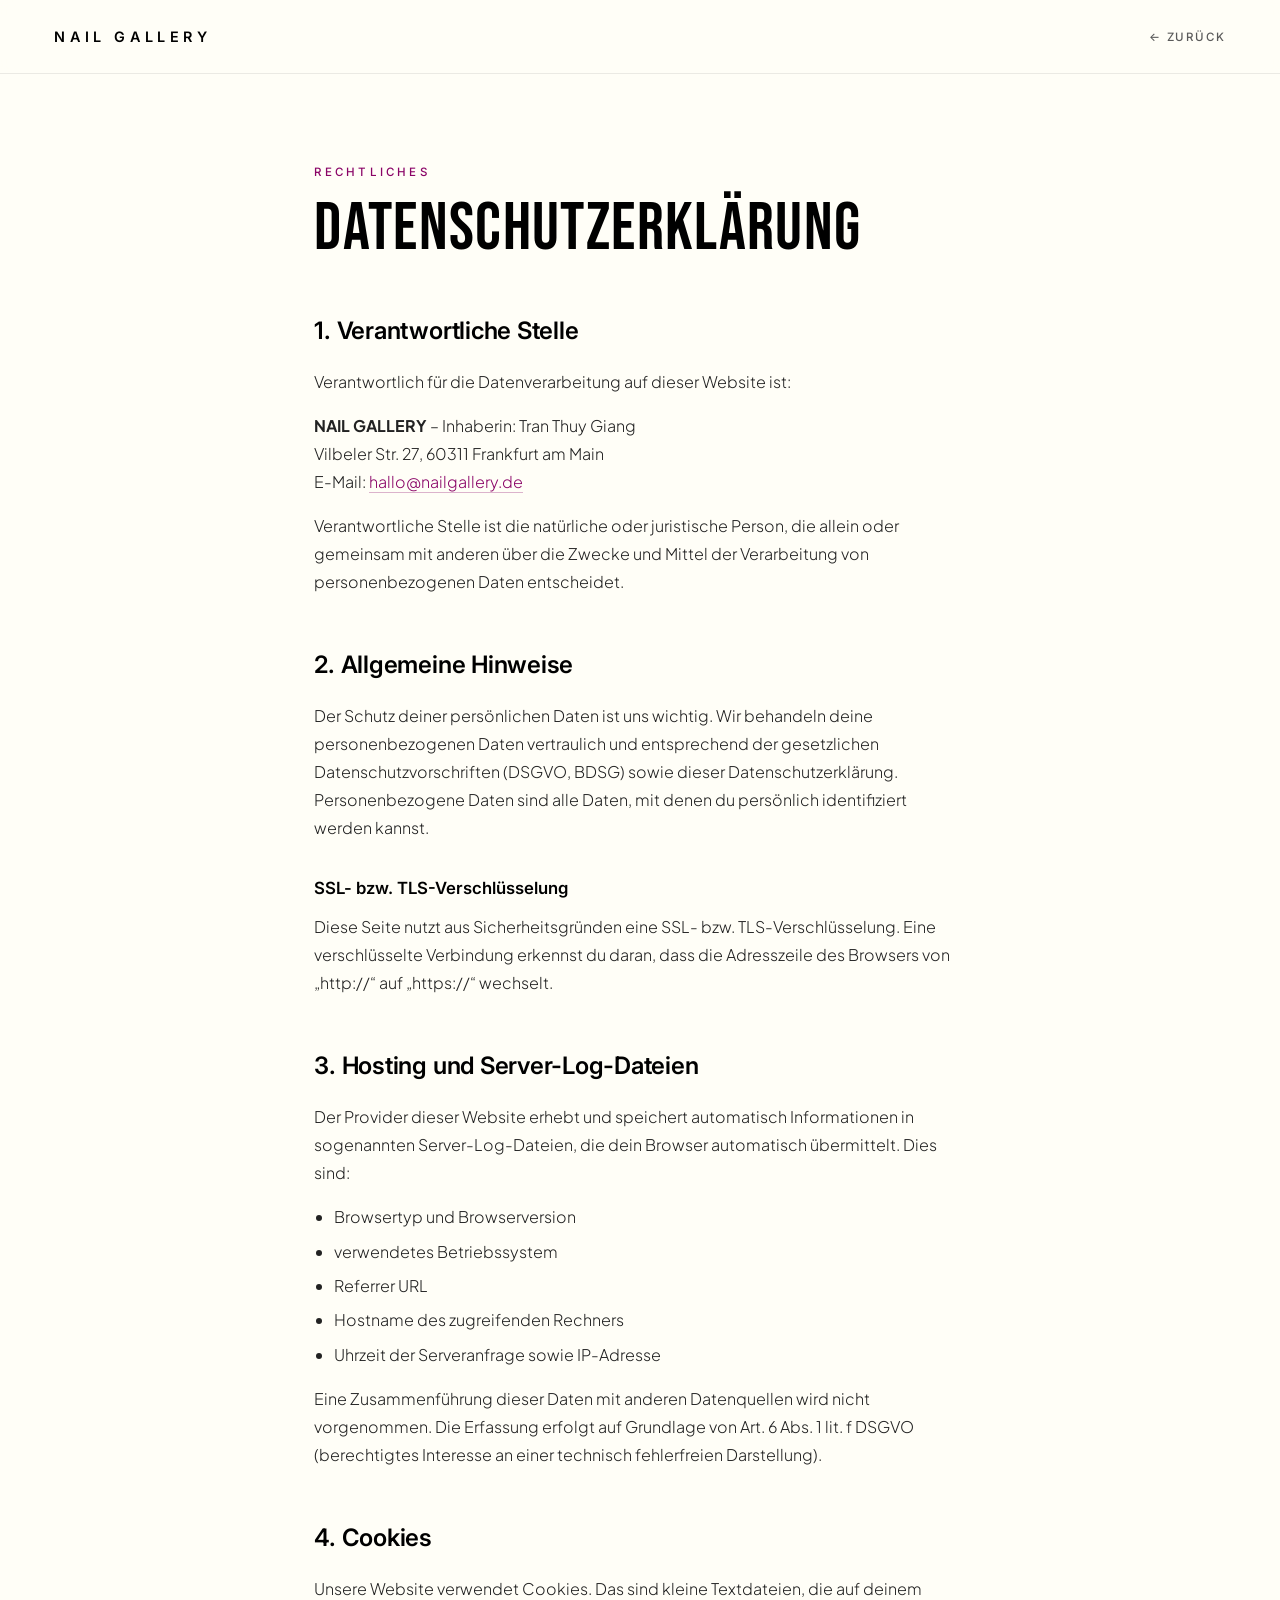
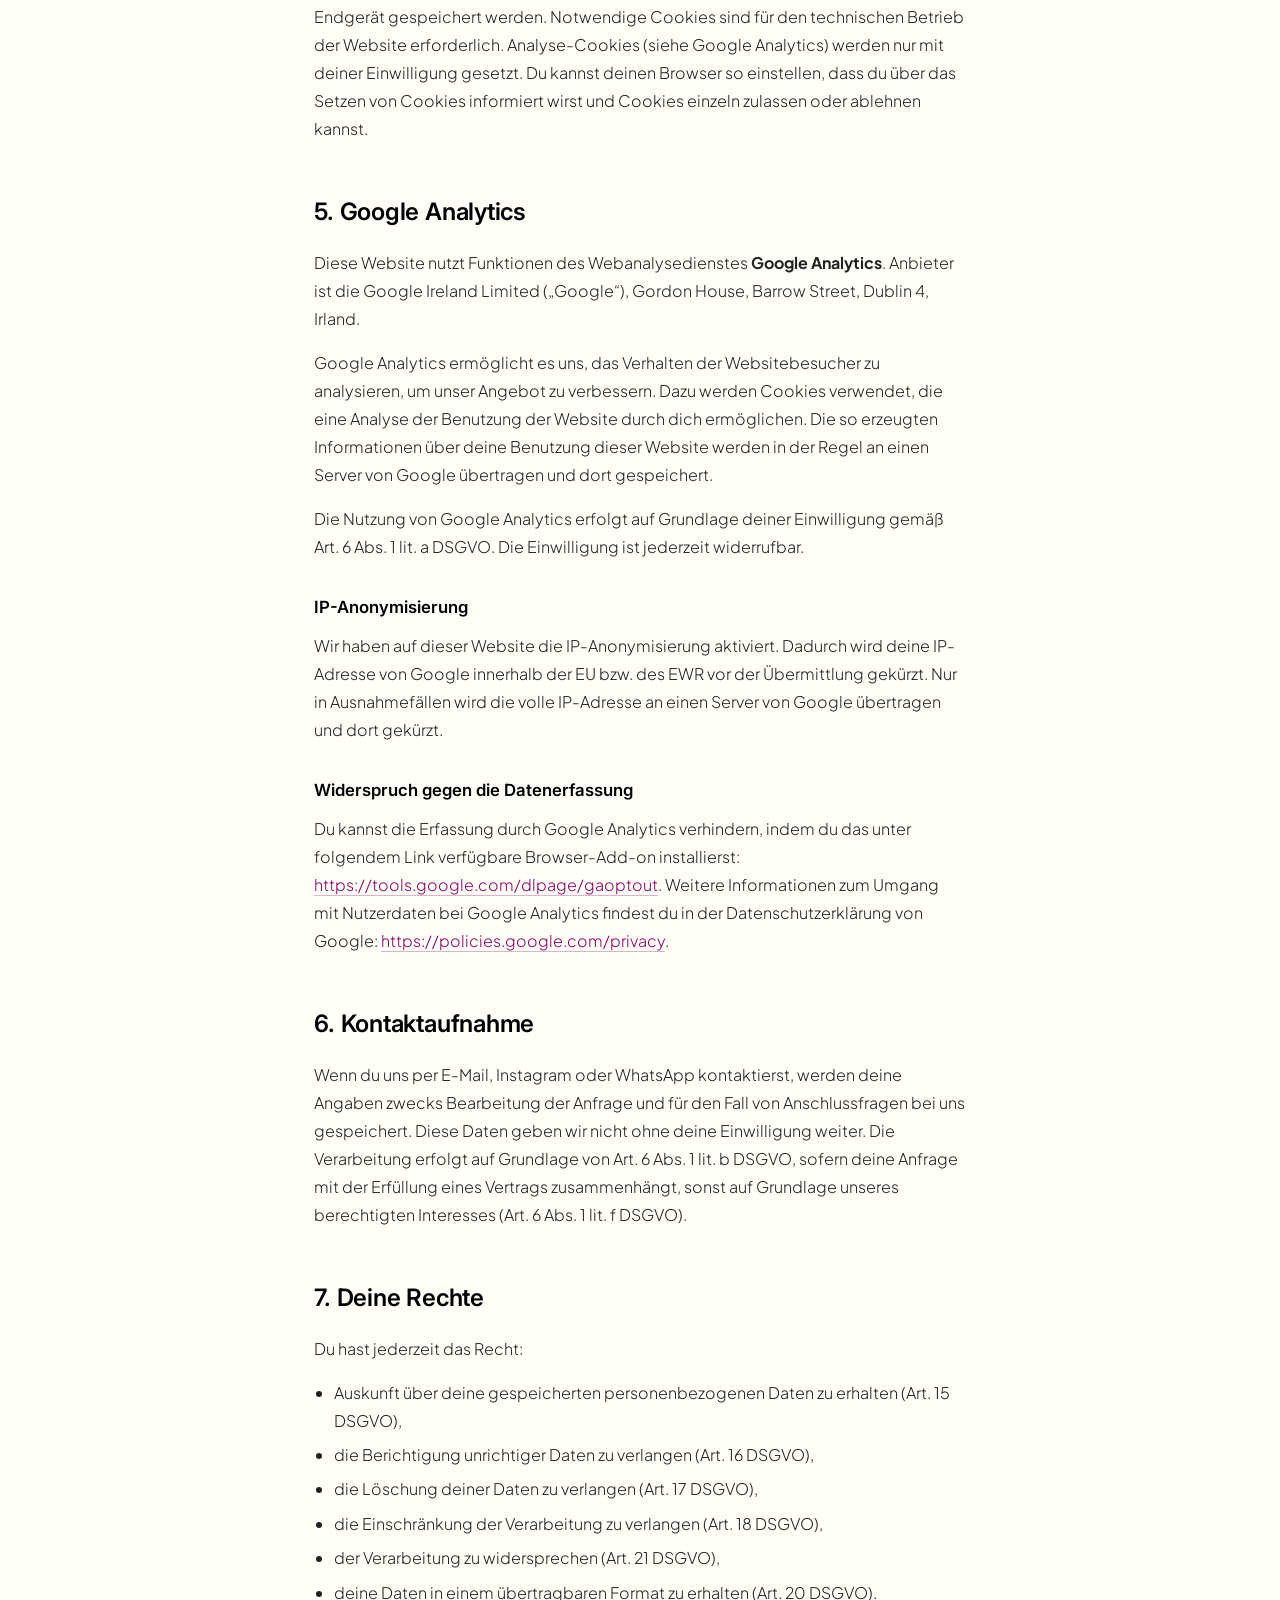
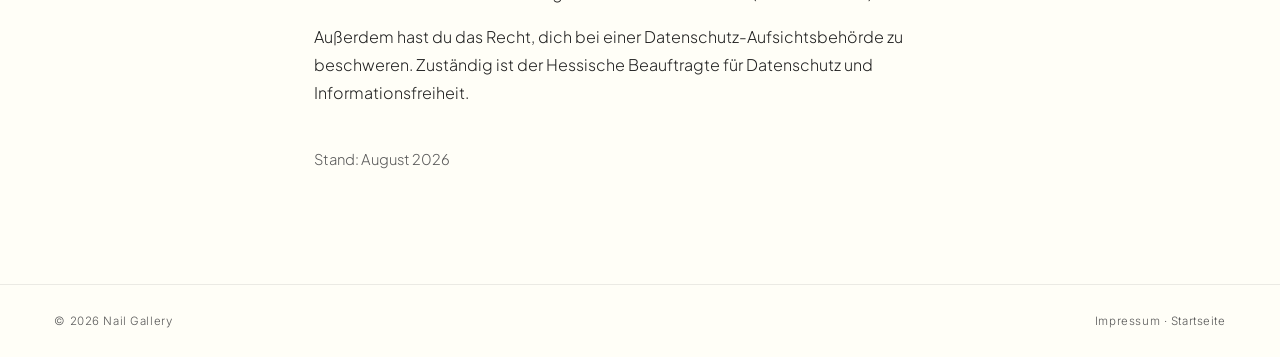
==== datenschutz.html @ 2b9869ac "Initial commit: Nail Gallery Frankfurt static site Static one-page site (index/impressum/datenschutz" ====
<!DOCTYPE html>
<html lang="de">
<head>
<meta charset="UTF-8">
<meta name="viewport" content="width=device-width, initial-scale=1.0">
<title>Datenschutzerkl&auml;rung · Nail Gallery</title>
<meta name="description" content="Datenschutzerklärung der Nail Gallery, Frankfurt am Main.">
<meta name="robots" content="noindex">
<link rel="preconnect" href="https://fonts.googleapis.com">
<link rel="preconnect" href="https://fonts.gstatic.com" crossorigin>
<link href="https://fonts.googleapis.com/css2?family=Bebas+Neue&family=Inter:wght@300;400;500;600&family=Plus+Jakarta+Sans:wght@300;400;500&display=swap" rel="stylesheet">
<style>
:root{
  --black:#000000; --cream:#FFFEF7; --muted:#5a5a5a; --magenta:#8A0467;
  --font-display:'Bebas Neue',sans-serif; --font-sans:'Inter',sans-serif; --font-body:'Plus Jakarta Sans',sans-serif;
}
*{margin:0;padding:0;box-sizing:border-box}
html{scroll-behavior:smooth}
body{background:var(--cream);color:var(--black);font-family:var(--font-body);font-weight:300;line-height:1.75;-webkit-font-smoothing:antialiased}
a{color:inherit}
.legal-nav{position:sticky;top:0;z-index:10;display:flex;align-items:center;justify-content:space-between;
  padding:1.5rem clamp(1.3rem,5vw,3.4rem);background:rgba(255,254,247,.9);backdrop-filter:blur(8px);
  border-bottom:1px solid rgba(0,0,0,.08)}
.legal-nav .brand{font-family:var(--font-sans);font-weight:600;font-size:.9rem;letter-spacing:.32em;text-transform:uppercase;text-decoration:none;color:var(--black)}
.legal-nav .back{font-family:var(--font-sans);font-weight:500;font-size:.72rem;letter-spacing:.16em;text-transform:uppercase;text-decoration:none;color:var(--muted);transition:color .3s}
.legal-nav .back:hover{color:var(--magenta)}
.legal{max-width:760px;margin:0 auto;padding:clamp(3rem,7vw,5.5rem) clamp(1.3rem,5vw,3.4rem) clamp(4rem,8vw,6rem)}
.legal .kicker{font-family:var(--font-sans);font-weight:500;font-size:.72rem;letter-spacing:.28em;text-transform:uppercase;color:var(--magenta)}
.legal h1{font-family:var(--font-display);font-weight:400;text-transform:uppercase;letter-spacing:.02em;line-height:.95;
  font-size:clamp(2.6rem,7vw,4.2rem);margin:.8rem 0 2.5rem}
.legal h2{font-family:var(--font-sans);font-weight:600;font-size:clamp(1.15rem,2.2vw,1.5rem);letter-spacing:-.01em;
  margin:3rem 0 1rem}
.legal h3{font-family:var(--font-sans);font-weight:600;font-size:1.05rem;margin:2rem 0 .6rem}
.legal p{margin-bottom:1rem;font-size:1rem;color:#222}
.legal ul{margin:0 0 1rem 1.2rem}
.legal li{margin-bottom:.4rem;font-size:1rem;color:#222}
.legal address{font-style:normal;margin-bottom:1rem;font-size:1rem;color:#222}
.legal a[href^="mailto"],.legal a[href^="http"]{color:var(--magenta);text-decoration:none;border-bottom:1px solid rgba(138,4,103,.3)}
.legal a[href^="mailto"]:hover,.legal a[href^="http"]:hover{border-color:var(--magenta)}
.legal .muted{color:var(--muted);font-size:.92rem}
.legal-foot{border-top:1px solid rgba(0,0,0,.08);padding:1.6rem clamp(1.3rem,5vw,3.4rem);
  display:flex;justify-content:space-between;gap:1rem;flex-wrap:wrap;
  font-family:var(--font-sans);font-size:.72rem;letter-spacing:.05em;color:var(--muted)}
.legal-foot a{color:var(--muted);text-decoration:none}
.legal-foot a:hover{color:var(--magenta)}
</style>
</head>
<body>

<nav class="legal-nav">
  <a class="brand" href="index.html">Nail&nbsp;Gallery</a>
  <a class="back" href="index.html">&larr; Zur&uuml;ck</a>
</nav>

<main class="legal">
  <p class="kicker">Rechtliches</p>
  <h1>Datenschutz&shy;erkl&auml;rung</h1>

  <h2>1. Verantwortliche Stelle</h2>
  <p>Verantwortlich f&uuml;r die Datenverarbeitung auf dieser Website ist:</p>
  <address>
    <strong>NAIL GALLERY</strong> &ndash; Inhaberin: Tran Thuy Giang<br>
    Vilbeler Str. 27, 60311 Frankfurt am Main<br>
    E-Mail: <a href="mailto:hallo@nailgallery.de">hallo@nailgallery.de</a>
  </address>
  <p>Verantwortliche Stelle ist die nat&uuml;rliche oder juristische Person, die allein oder gemeinsam mit anderen &uuml;ber die Zwecke und Mittel der Verarbeitung von personenbezogenen Daten entscheidet.</p>

  <h2>2. Allgemeine Hinweise</h2>
  <p>Der Schutz deiner pers&ouml;nlichen Daten ist uns wichtig. Wir behandeln deine personenbezogenen Daten vertraulich und entsprechend der gesetzlichen Datenschutzvorschriften (DSGVO, BDSG) sowie dieser Datenschutzerkl&auml;rung. Personenbezogene Daten sind alle Daten, mit denen du pers&ouml;nlich identifiziert werden kannst.</p>

  <h3>SSL- bzw. TLS-Verschl&uuml;sselung</h3>
  <p>Diese Seite nutzt aus Sicherheitsgr&uuml;nden eine SSL- bzw. TLS-Verschl&uuml;sselung. Eine verschl&uuml;sselte Verbindung erkennst du daran, dass die Adresszeile des Browsers von &bdquo;http://&ldquo; auf &bdquo;https://&ldquo; wechselt.</p>

  <h2>3. Hosting und Server-Log-Dateien</h2>
  <p>Der Provider dieser Website erhebt und speichert automatisch Informationen in sogenannten Server-Log-Dateien, die dein Browser automatisch &uuml;bermittelt. Dies sind:</p>
  <ul>
    <li>Browsertyp und Browserversion</li>
    <li>verwendetes Betriebssystem</li>
    <li>Referrer URL</li>
    <li>Hostname des zugreifenden Rechners</li>
    <li>Uhrzeit der Serveranfrage sowie IP-Adresse</li>
  </ul>
  <p>Eine Zusammenf&uuml;hrung dieser Daten mit anderen Datenquellen wird nicht vorgenommen. Die Erfassung erfolgt auf Grundlage von Art.&nbsp;6 Abs.&nbsp;1 lit.&nbsp;f DSGVO (berechtigtes Interesse an einer technisch fehlerfreien Darstellung).</p>

  <h2>4. Cookies</h2>
  <p>Unsere Website verwendet Cookies. Das sind kleine Textdateien, die auf deinem Endger&auml;t gespeichert werden. Notwendige Cookies sind f&uuml;r den technischen Betrieb der Website erforderlich. Analyse-Cookies (siehe Google Analytics) werden nur mit deiner Einwilligung gesetzt. Du kannst deinen Browser so einstellen, dass du &uuml;ber das Setzen von Cookies informiert wirst und Cookies einzeln zulassen oder ablehnen kannst.</p>

  <h2>5. Google Analytics</h2>
  <p>Diese Website nutzt Funktionen des Webanalysedienstes <strong>Google Analytics</strong>. Anbieter ist die Google Ireland Limited (&bdquo;Google&ldquo;), Gordon House, Barrow Street, Dublin 4, Irland.</p>
  <p>Google Analytics erm&ouml;glicht es uns, das Verhalten der Websitebesucher zu analysieren, um unser Angebot zu verbessern. Dazu werden Cookies verwendet, die eine Analyse der Benutzung der Website durch dich erm&ouml;glichen. Die so erzeugten Informationen &uuml;ber deine Benutzung dieser Website werden in der Regel an einen Server von Google &uuml;bertragen und dort gespeichert.</p>
  <p>Die Nutzung von Google Analytics erfolgt auf Grundlage deiner Einwilligung gem&auml;&szlig; Art.&nbsp;6 Abs.&nbsp;1 lit.&nbsp;a DSGVO. Die Einwilligung ist jederzeit widerrufbar.</p>
  <h3>IP-Anonymisierung</h3>
  <p>Wir haben auf dieser Website die IP-Anonymisierung aktiviert. Dadurch wird deine IP-Adresse von Google innerhalb der EU bzw. des EWR vor der &Uuml;bermittlung gek&uuml;rzt. Nur in Ausnahmef&auml;llen wird die volle IP-Adresse an einen Server von Google &uuml;bertragen und dort gek&uuml;rzt.</p>
  <h3>Widerspruch gegen die Datenerfassung</h3>
  <p>Du kannst die Erfassung durch Google Analytics verhindern, indem du das unter folgendem Link verf&uuml;gbare Browser-Add-on installierst: <a href="https://tools.google.com/dlpage/gaoptout" target="_blank" rel="noopener">https://tools.google.com/dlpage/gaoptout</a>. Weitere Informationen zum Umgang mit Nutzerdaten bei Google Analytics findest du in der Datenschutzerkl&auml;rung von Google: <a href="https://policies.google.com/privacy" target="_blank" rel="noopener">https://policies.google.com/privacy</a>.</p>

  <h2>6. Kontaktaufnahme</h2>
  <p>Wenn du uns per E-Mail, Instagram oder WhatsApp kontaktierst, werden deine Angaben zwecks Bearbeitung der Anfrage und f&uuml;r den Fall von Anschlussfragen bei uns gespeichert. Diese Daten geben wir nicht ohne deine Einwilligung weiter. Die Verarbeitung erfolgt auf Grundlage von Art.&nbsp;6 Abs.&nbsp;1 lit.&nbsp;b DSGVO, sofern deine Anfrage mit der Erf&uuml;llung eines Vertrags zusammenh&auml;ngt, sonst auf Grundlage unseres berechtigten Interesses (Art.&nbsp;6 Abs.&nbsp;1 lit.&nbsp;f DSGVO).</p>

  <h2>7. Deine Rechte</h2>
  <p>Du hast jederzeit das Recht:</p>
  <ul>
    <li>Auskunft &uuml;ber deine gespeicherten personenbezogenen Daten zu erhalten (Art.&nbsp;15 DSGVO),</li>
    <li>die Berichtigung unrichtiger Daten zu verlangen (Art.&nbsp;16 DSGVO),</li>
    <li>die L&ouml;schung deiner Daten zu verlangen (Art.&nbsp;17 DSGVO),</li>
    <li>die Einschr&auml;nkung der Verarbeitung zu verlangen (Art.&nbsp;18 DSGVO),</li>
    <li>der Verarbeitung zu widersprechen (Art.&nbsp;21 DSGVO),</li>
    <li>deine Daten in einem &uuml;bertragbaren Format zu erhalten (Art.&nbsp;20 DSGVO).</li>
  </ul>
  <p>Au&szlig;erdem hast du das Recht, dich bei einer Datenschutz-Aufsichtsbeh&ouml;rde zu beschweren. Zust&auml;ndig ist der Hessische Beauftragte f&uuml;r Datenschutz und Informationsfreiheit.</p>

  <p class="muted" style="margin-top:2.5rem">Stand: August 2026</p>
</main>

<footer class="legal-foot">
  <span>&copy; 2026 Nail Gallery</span>
  <span><a href="impressum.html">Impressum</a> &middot; <a href="index.html">Startseite</a></span>
</footer>

</body>
</html>
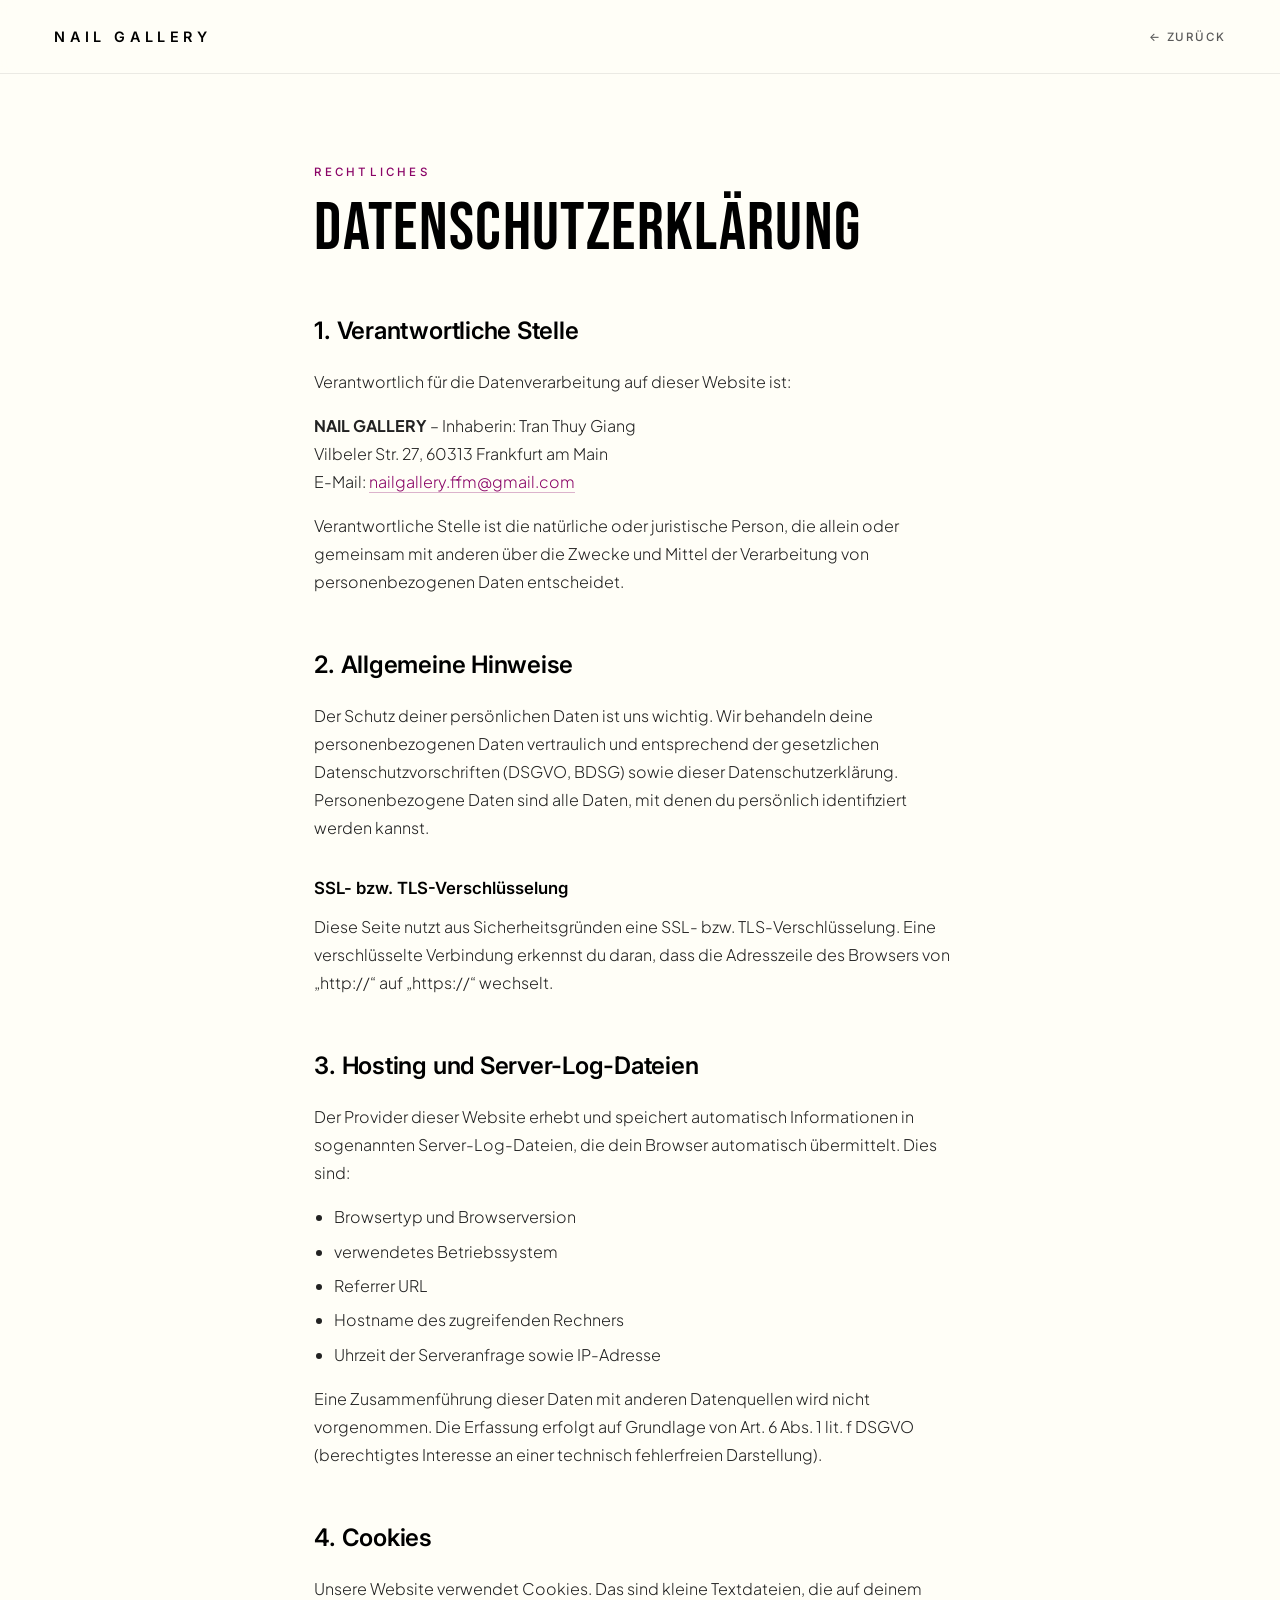
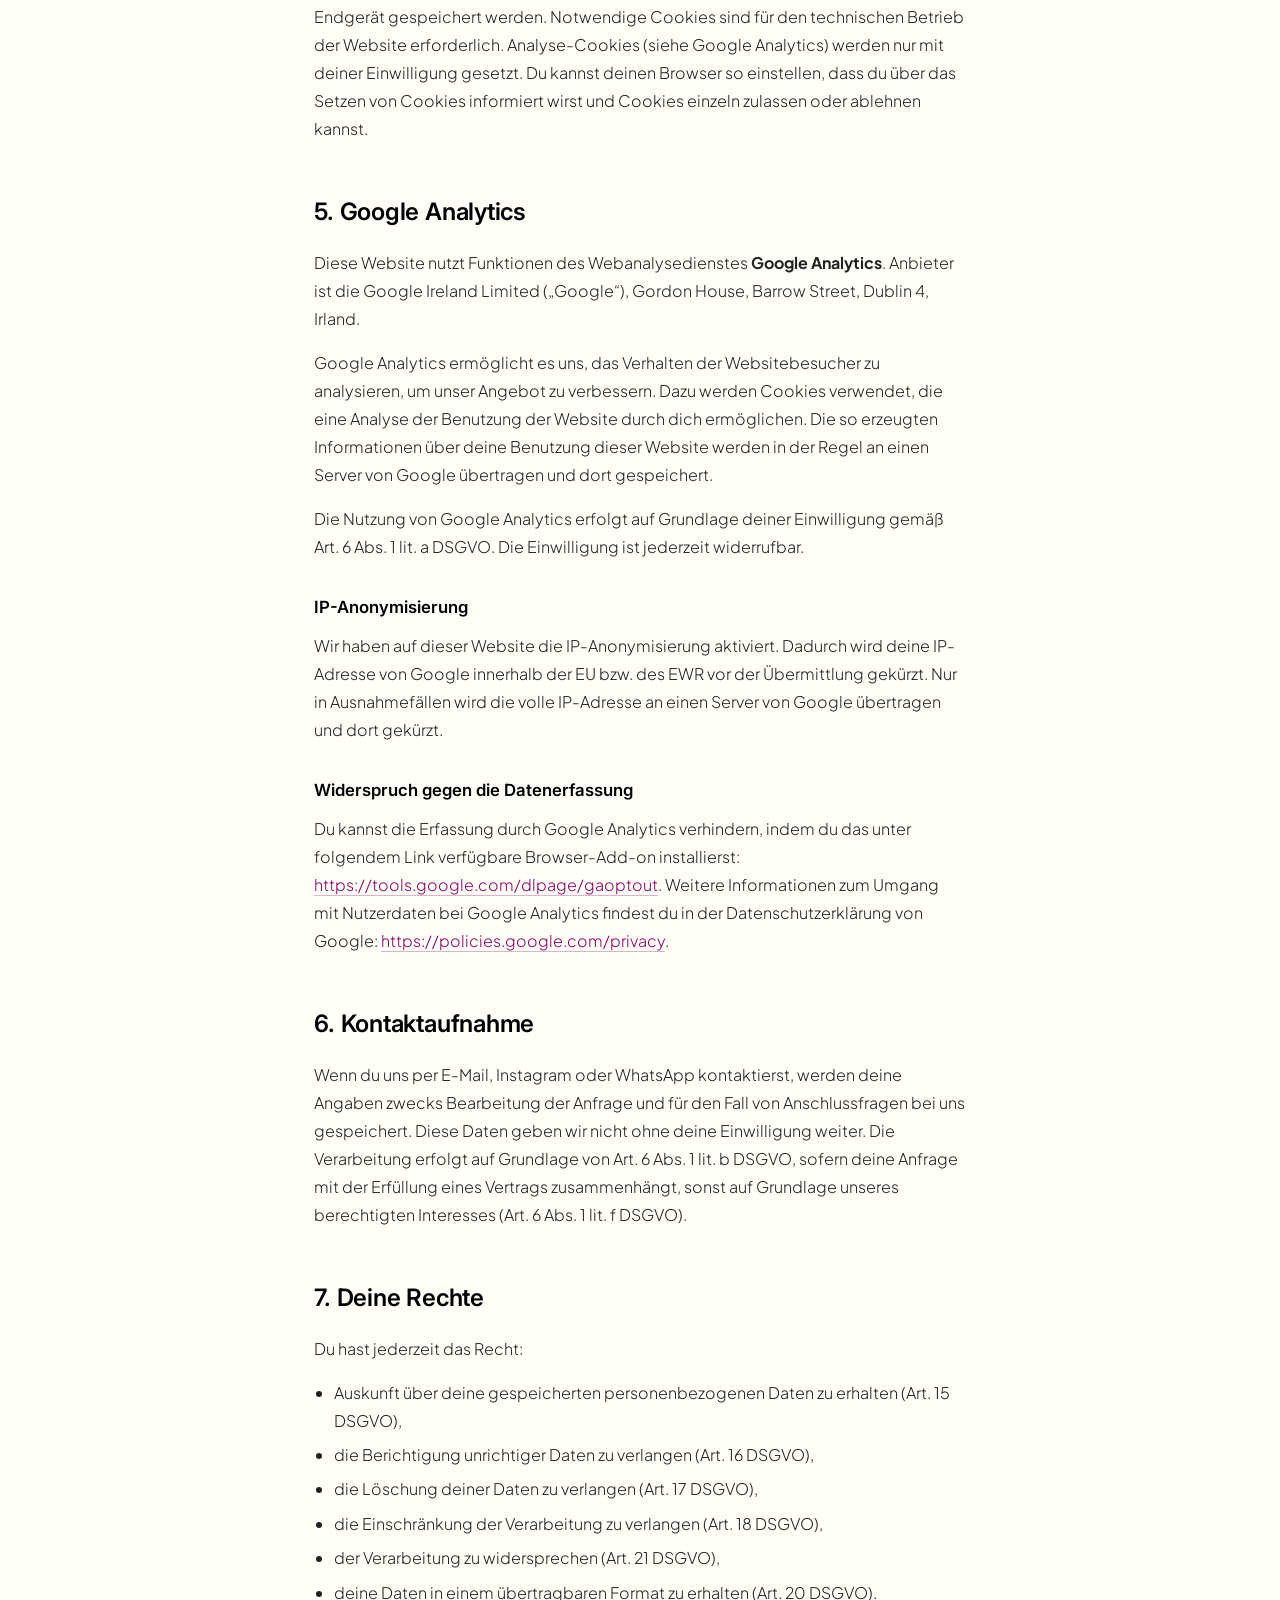
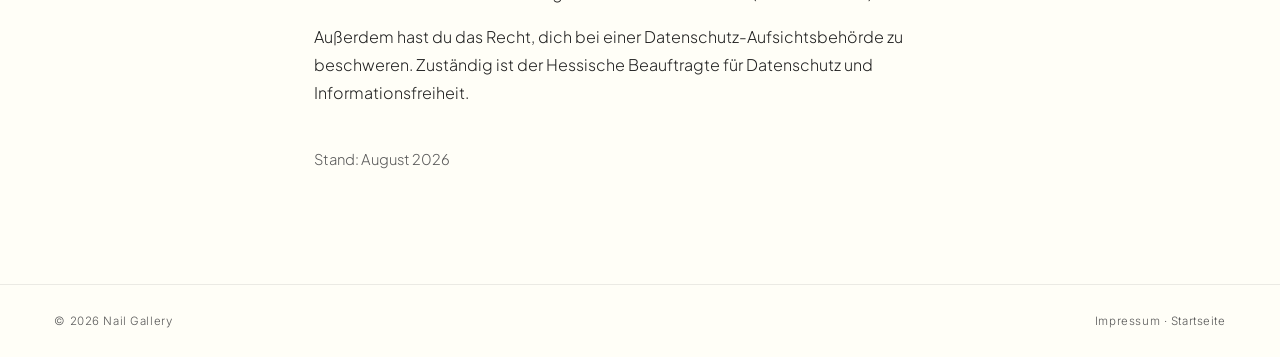
==== commit 563f8070: "Refine logo, hero, contact info & add image lightbox - Nav logo in Cormorant Garamond serif; hero im" ====
--- a/datenschutz.html
+++ b/datenschutz.html
@@ -8,7 +8,7 @@
 <meta name="robots" content="noindex">
 <link rel="preconnect" href="https://fonts.googleapis.com">
 <link rel="preconnect" href="https://fonts.gstatic.com" crossorigin>
-<link href="https://fonts.googleapis.com/css2?family=Bebas+Neue&family=Inter:wght@300;400;500;600&family=Plus+Jakarta+Sans:wght@300;400;500&display=swap" rel="stylesheet">
+<link href="https://fonts.googleapis.com/css2?family=Bebas+Neue&family=Cormorant+Garamond:wght@500;600;700&family=Inter:wght@300;400;500;600&family=Plus+Jakarta+Sans:wght@300;400;500&display=swap" rel="stylesheet">
 <style>
 :root{
   --black:#000000; --cream:#FFFEF7; --muted:#5a5a5a; --magenta:#8A0467;
@@ -60,8 +60,8 @@
   <p>Verantwortlich f&uuml;r die Datenverarbeitung auf dieser Website ist:</p>
   <address>
     <strong>NAIL GALLERY</strong> &ndash; Inhaberin: Tran Thuy Giang<br>
-    Vilbeler Str. 27, 60311 Frankfurt am Main<br>
-    E-Mail: <a href="mailto:hallo@nailgallery.de">hallo@nailgallery.de</a>
+    Vilbeler Str. 27, 60313 Frankfurt am Main<br>
+    E-Mail: <a href="mailto:nailgallery.ffm@gmail.com">nailgallery.ffm@gmail.com</a>
   </address>
   <p>Verantwortliche Stelle ist die nat&uuml;rliche oder juristische Person, die allein oder gemeinsam mit anderen &uuml;ber die Zwecke und Mittel der Verarbeitung von personenbezogenen Daten entscheidet.</p>
 
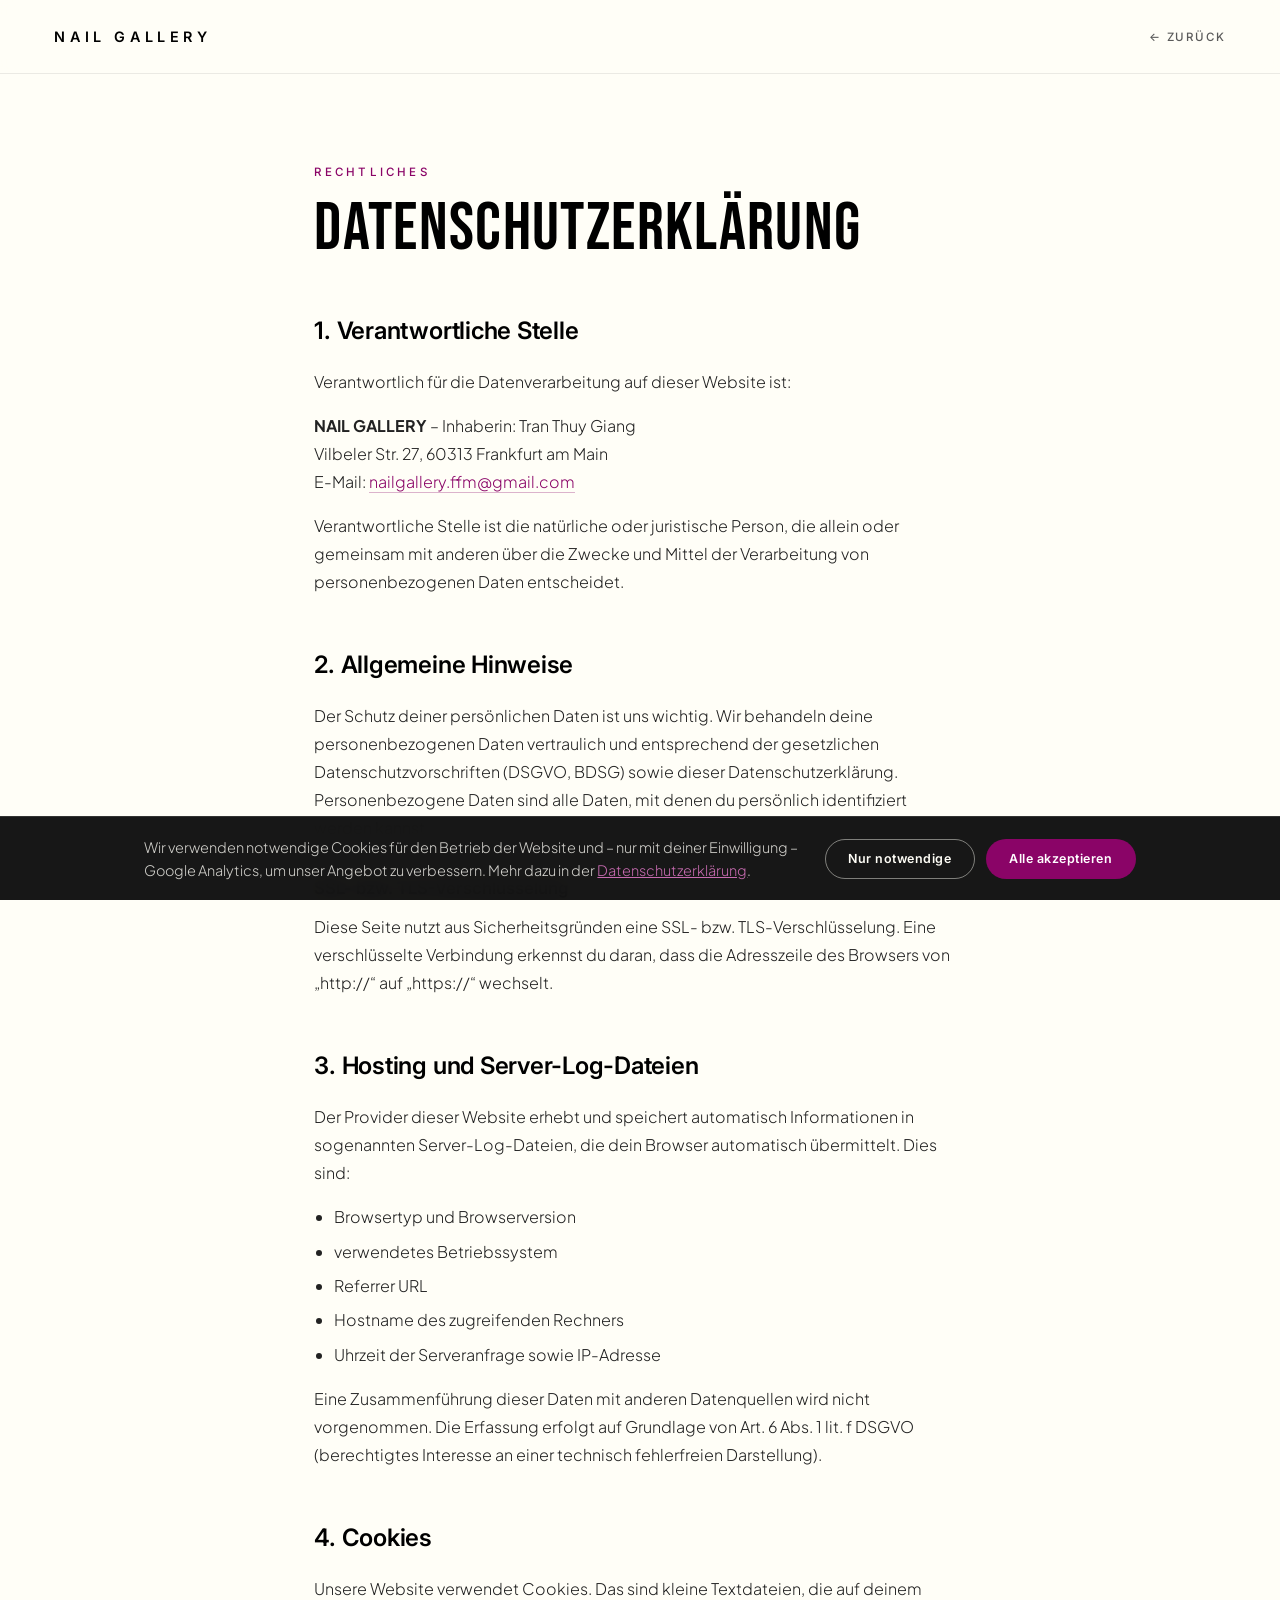
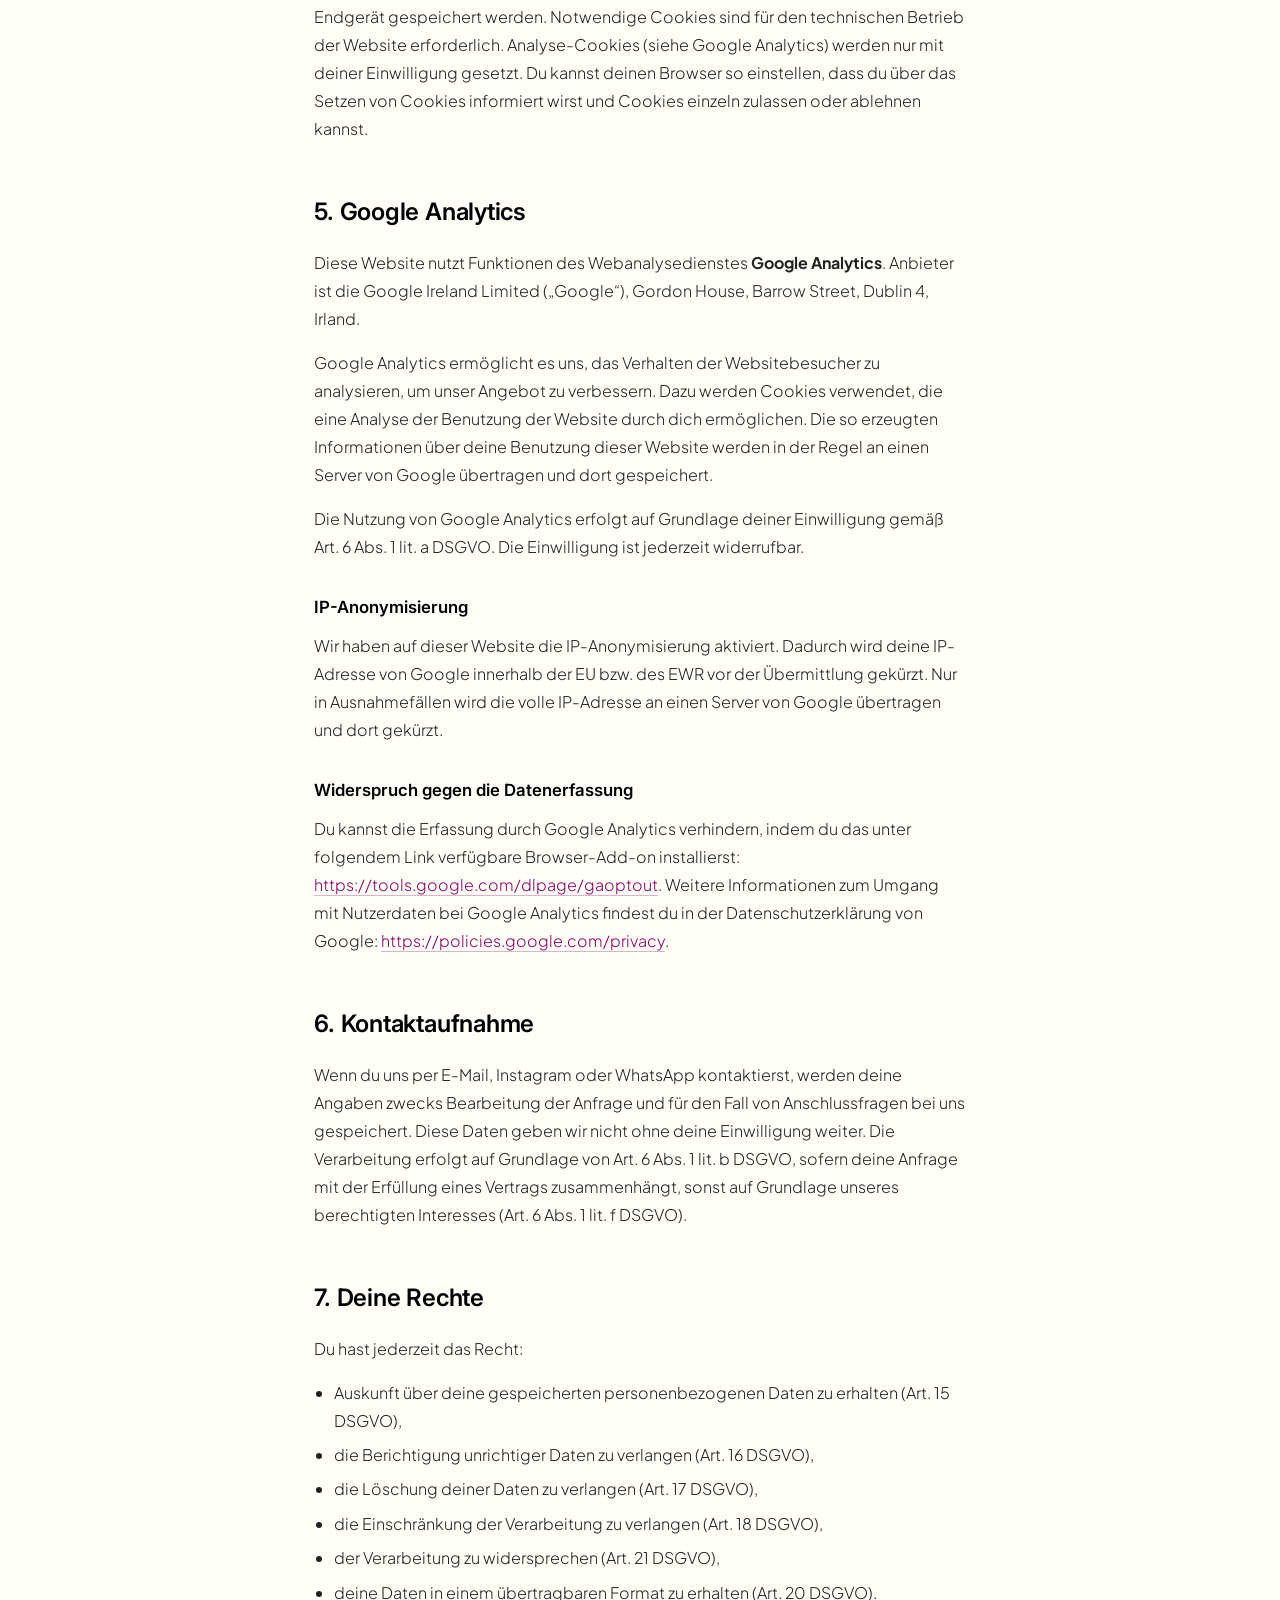
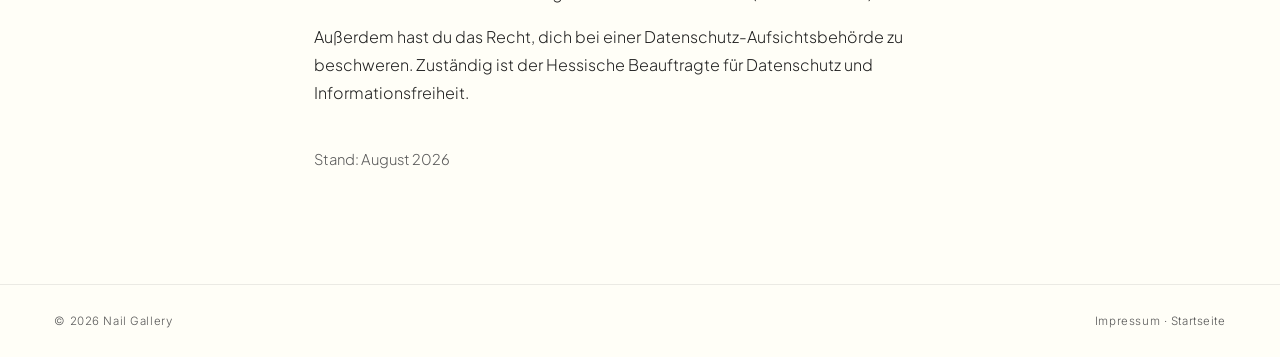
==== commit 42b1d977: "Add intro loading screen, cookie consent + GA, SEO tweaks - Loading screen on index: statue image + " ====
--- a/datenschutz.html
+++ b/datenschutz.html
@@ -117,5 +117,6 @@
   <span><a href="impressum.html">Impressum</a> &middot; <a href="index.html">Startseite</a></span>
 </footer>
 
+<script src="consent.js?v=1"></script>
 </body>
 </html>
